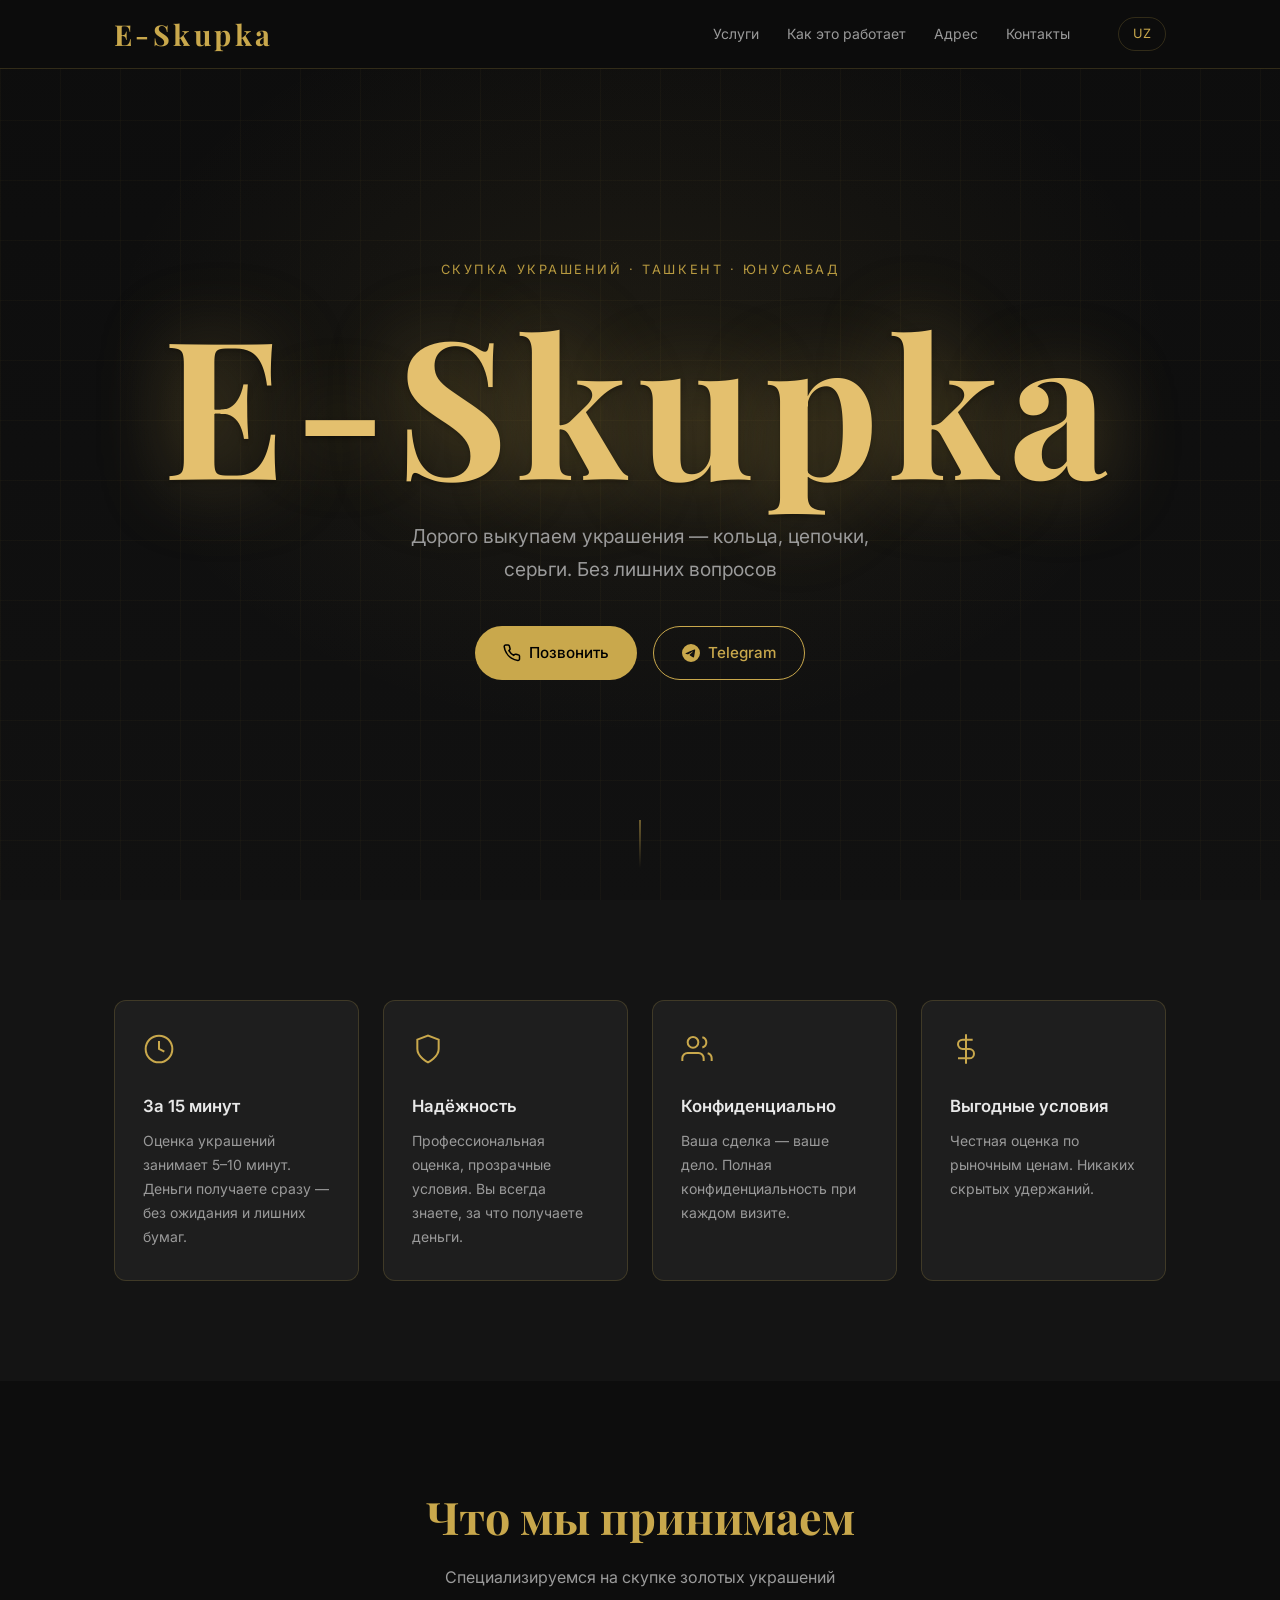
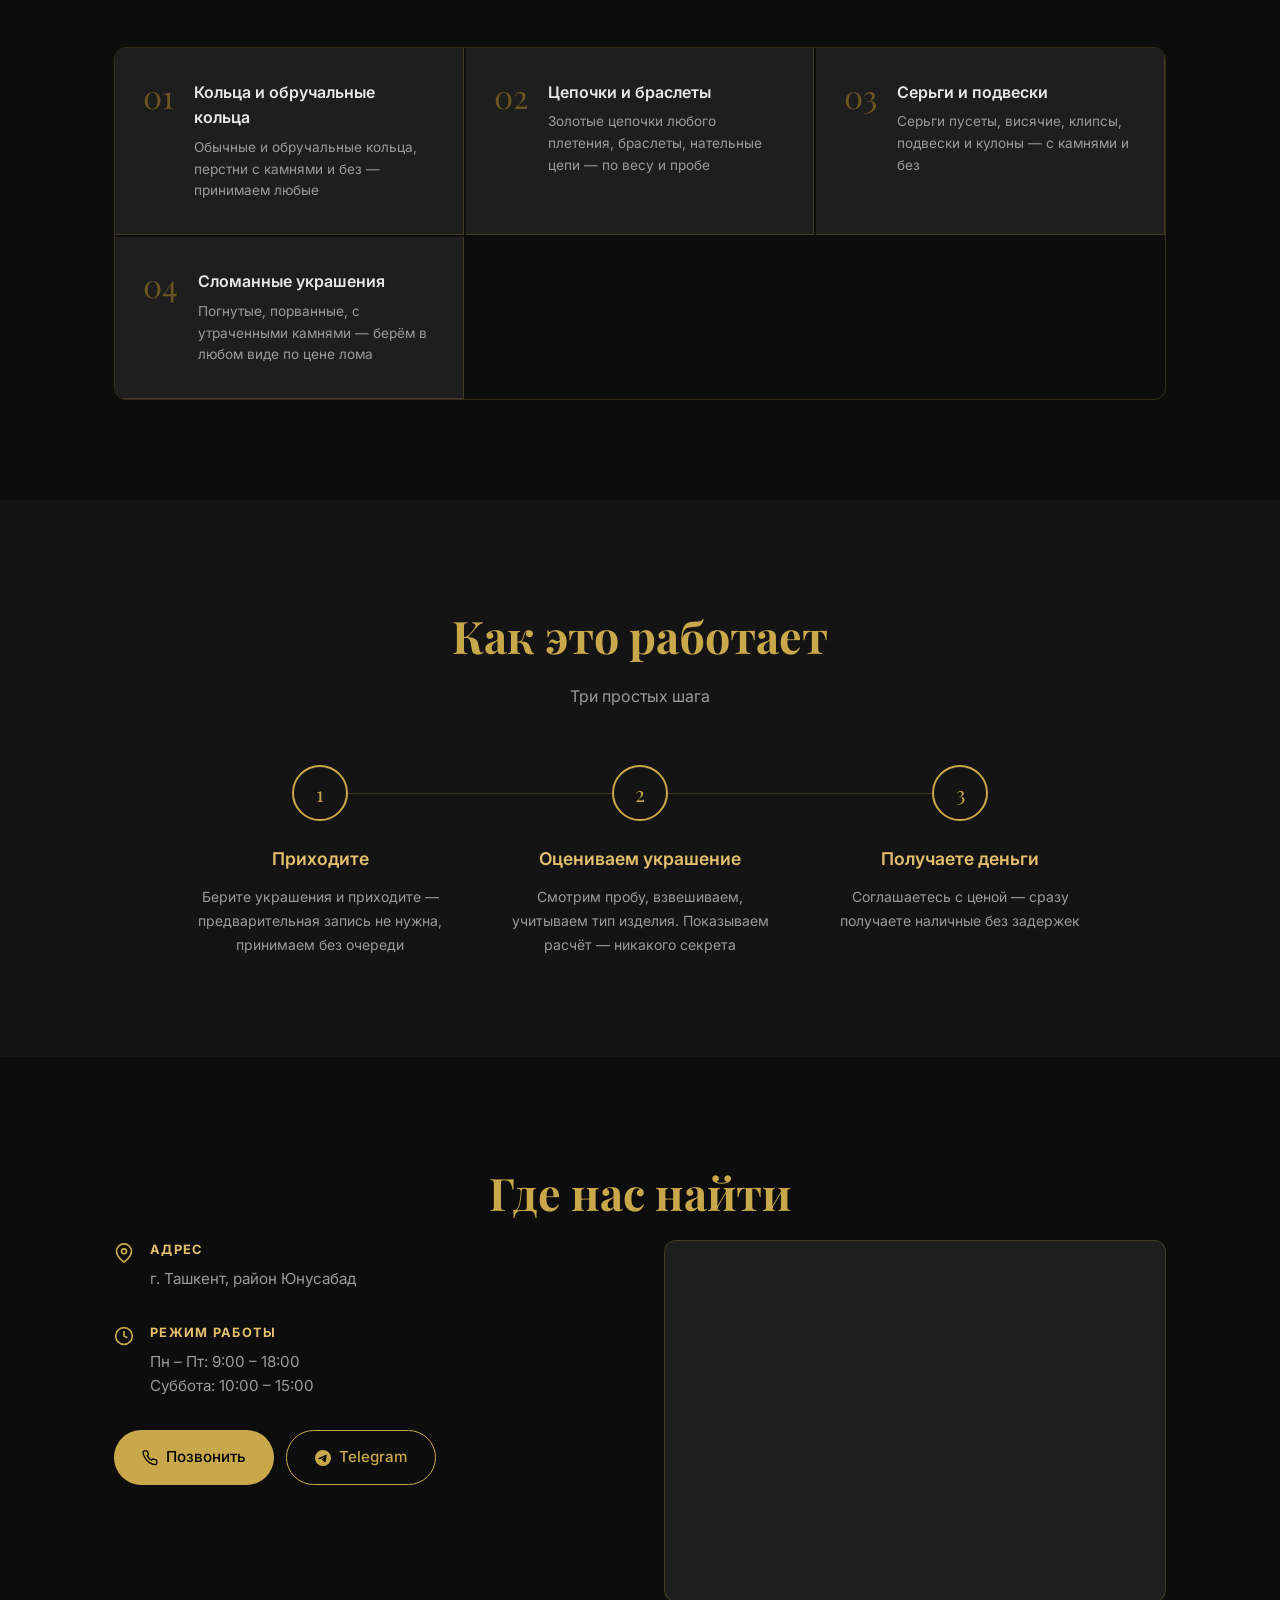
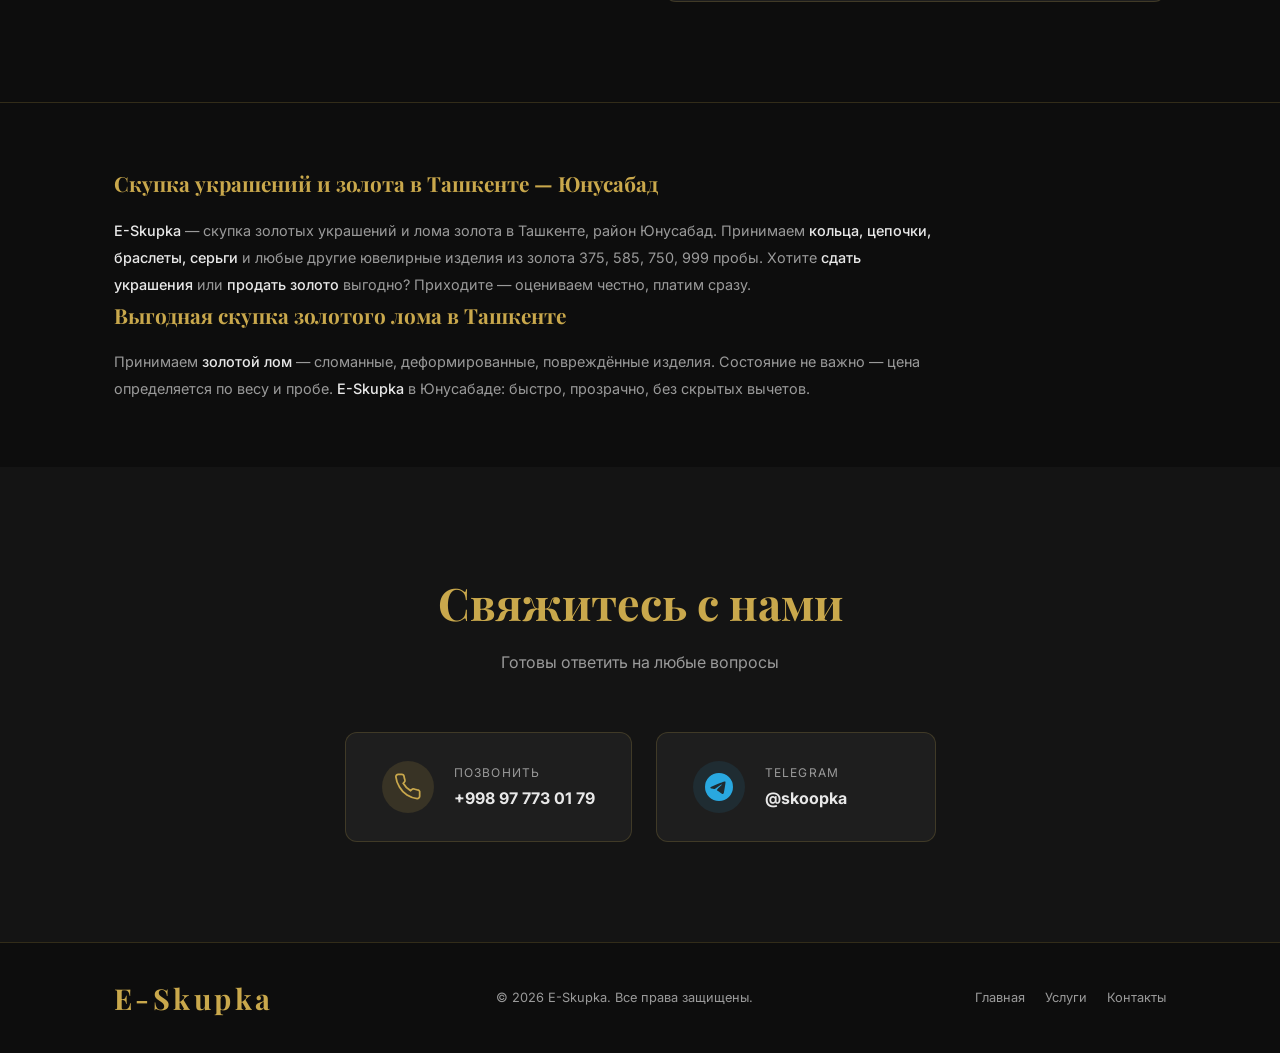
==== eskupka/index.html @ b3f85cdf "add domain" ====
<!DOCTYPE html>
<html lang="ru">
  <head>
    <meta charset="UTF-8" />
    <meta name="viewport" content="width=device-width, initial-scale=1.0" />

    <title>E-Skupka — Скупка украшений и золота в Ташкенте | Юнусабад</title>
    <meta
      name="description"
      content="E-Skupka — скупка золотых украшений, колец, цепочек, браслетов и лома золота в Ташкенте, район Юнусабад. Выгодные условия, расчёт на месте. Тел: +998 97 773 01 79"
    />
    <meta name="keywords" content="" />
    <meta name="robots" content="index, follow" />
    <link rel="canonical" href="https://e-skupka.uz/" />

    <!-- Open Graph -->
    <meta property="og:type" content="website" />
    <meta property="og:url" content="https://e-skupka.uz/" />
    <meta property="og:title" content="E-Skupka — Скупка украшений и золота в Ташкенте" />
    <meta property="og:description" content="Скупка золотых украшений и лома золота в Ташкенте, район Юнусабад. Выгодные условия, расчёт на месте." />
    <meta property="og:locale" content="ru_UZ" />
    <meta property="og:locale:alternate" content="uz_UZ" />

    <!-- Yandex -->
    <meta name="yandex-verification" content="" />
    <meta name="yandex:region" content="Ташкент, Узбекистан, район Юнусабад" />

    <!-- JSON-LD: LocalBusiness -->
    <script type="application/ld+json" id="json-ld-local"></script>

    <!-- Fonts -->
    <link rel="preconnect" href="https://fonts.googleapis.com" />
    <link rel="preconnect" href="https://fonts.gstatic.com" crossorigin />
    <link
      href="https://fonts.googleapis.com/css2?family=Playfair+Display:wght@700&family=Inter:wght@400;500;600&display=swap"
      rel="stylesheet"
      media="print"
      onload="this.media='all'"
    />
    <noscript>
      <link href="https://fonts.googleapis.com/css2?family=Playfair+Display:wght@700&family=Inter:wght@400;500;600&display=swap" rel="stylesheet" />
    </noscript>

    <link rel="icon" href="favicon.svg" type="image/svg+xml" />
    <link rel="stylesheet" href="style.css" />
  </head>

  <body>
    <!-- HEADER -->
    <header class="header">
      <div class="container header__inner">
        <div class="logo">E-Skupka</div>
        <nav class="nav">
          <a href="#services" class="nav__link" data-ru="Услуги" data-uz="Xizmatlar">Услуги</a>
          <a href="#how" class="nav__link" data-ru="Как это работает" data-uz="Qanday ishlaydi">Как это работает</a>
          <a href="#location" class="nav__link" data-ru="Адрес" data-uz="Manzil">Адрес</a>
          <a href="#contact" class="nav__link" data-ru="Контакты" data-uz="Aloqa">Контакты</a>
        </nav>
        <button class="lang-toggle" id="langToggle" aria-label="Сменить язык">
          <span id="langLabel">UZ</span>
        </button>
        <button class="burger" id="burger" aria-label="Меню">
          <span></span><span></span><span></span>
        </button>
      </div>
      <div class="mobile-nav" id="mobileNav">
        <a href="#services" class="mobile-nav__link" data-ru="Услуги" data-uz="Xizmatlar">Услуги</a>
        <a href="#how" class="mobile-nav__link" data-ru="Как это работает" data-uz="Qanday ishlaydi">Как это работает</a>
        <a href="#location" class="mobile-nav__link" data-ru="Адрес" data-uz="Manzil">Адрес</a>
        <a href="#contact" class="mobile-nav__link" data-ru="Контакты" data-uz="Aloqa">Контакты</a>
      </div>
    </header>

    <main id="main-content">

    <!-- HERO -->
    <section class="hero" id="hero">
      <div class="hero__bg"></div>
      <div class="container hero__content">
        <p class="hero__label" data-ru="Скупка украшений · Ташкент · Юнусабад" data-uz="Zargarlik qabul · Toshkent · Yunusobod">
          Скупка украшений · Ташкент · Юнусабад
        </p>
        <h1 class="hero__title">E-Skupka</h1>
        <p class="hero__sub" data-ru="Дорого выкупаем украшения — кольца, цепочки, серьги. Без лишних вопросов" data-uz="Zargarlik buyumlarini qimmatga olamiz — uzuklar, zanjirlar, isirg'alar. Ortiqcha savollarsiz">
          Дорого выкупаем украшения — кольца, цепочки, серьги. Без лишних вопросов
        </p>
        <div class="hero__cta">
          <a href="#" class="btn btn--gold" id="heroPhone">
            <svg width="18" height="18" viewBox="0 0 24 24" fill="none" stroke="currentColor" stroke-width="2"><path d="M22 16.92v3a2 2 0 0 1-2.18 2 19.79 19.79 0 0 1-8.63-3.07A19.5 19.5 0 0 1 4.69 12 19.79 19.79 0 0 1 1.61 3.4 2 2 0 0 1 3.6 1.21h3a2 2 0 0 1 2 1.72c.127.96.361 1.903.7 2.81a2 2 0 0 1-.45 2.11L7.91 8.82a16 16 0 0 0 6.29 6.29l.95-.94a2 2 0 0 1 2.11-.45c.907.339 1.85.573 2.81.7A2 2 0 0 1 22 16.92z"/></svg>
            <span data-ru="Позвонить" data-uz="Qo'ng'iroq qilish">Позвонить</span>
          </a>
          <a href="#" class="btn btn--outline" id="heroTelegram" target="_blank" rel="noopener">
            <svg width="18" height="18" viewBox="0 0 24 24" fill="currentColor"><path d="M11.944 0A12 12 0 0 0 0 12a12 12 0 0 0 12 12 12 12 0 0 0 12-12A12 12 0 0 0 12 0a12 12 0 0 0-.056 0zm4.962 7.224c.1-.002.321.023.465.14a.506.506 0 0 1 .171.325c.016.093.036.306.02.472-.18 1.898-.962 6.502-1.36 8.627-.168.9-.499 1.201-.82 1.23-.696.065-1.225-.46-1.9-.902-1.056-.693-1.653-1.124-2.678-1.8-1.185-.78-.417-1.21.258-1.91.177-.184 3.247-2.977 3.307-3.23.007-.032.014-.15-.056-.212s-.174-.041-.249-.024c-.106.024-1.793 1.14-5.061 3.345-.48.33-.913.49-1.302.48-.428-.008-1.252-.241-1.865-.44-.752-.245-1.349-.374-1.297-.789.027-.216.325-.437.893-.663 3.498-1.524 5.83-2.529 6.998-3.014 3.332-1.386 4.025-1.627 4.476-1.635z"/></svg>
            Telegram
          </a>
        </div>
      </div>
      <div class="hero__scroll"><span></span></div>
    </section>

    <!-- ADVANTAGES -->
    <section class="advantages" id="advantages" aria-labelledby="advantages-title">
      <div class="container">
        <h2 id="advantages-title" class="visually-hidden" data-ru="Наши преимущества" data-uz="Bizning afzalliklarimiz">Наши преимущества</h2>
        <div class="advantages__grid">
          <div class="advantage-card">
            <div class="advantage-card__icon">
              <svg width="32" height="32" viewBox="0 0 24 24" fill="none" stroke="currentColor" stroke-width="1.5"><circle cx="12" cy="12" r="10"/><polyline points="12 6 12 12 16 14"/></svg>
            </div>
            <h3 data-ru="За 15 минут" data-uz="15 daqiqada">За 15 минут</h3>
            <p data-ru="Оценка украшений занимает 5–10 минут. Деньги получаете сразу — без ожидания и лишних бумаг." data-uz="Zargarlik buyumlarini baholash 5–10 daqiqa vaqt oladi. Pulni darhol olasiz — kutish va qog'ozsiz.">
              Оценка украшений занимает 5–10 минут. Деньги получаете сразу — без ожидания и лишних бумаг.
            </p>
          </div>
          <div class="advantage-card">
            <div class="advantage-card__icon">
              <svg width="32" height="32" viewBox="0 0 24 24" fill="none" stroke="currentColor" stroke-width="1.5"><path d="M12 22s8-4 8-10V5l-8-3-8 3v7c0 6 8 10 8 10z"/></svg>
            </div>
            <h3 data-ru="Надёжность" data-uz="Ishonchlilik">Надёжность</h3>
            <p data-ru="Профессиональная оценка, прозрачные условия. Вы всегда знаете, за что получаете деньги." data-uz="Professional baholash, shaffof shartlar. Siz doim nima uchun pul olayotganingizni bilasiz.">
              Профессиональная оценка, прозрачные условия. Вы всегда знаете, за что получаете деньги.
            </p>
          </div>
          <div class="advantage-card">
            <div class="advantage-card__icon">
              <svg width="32" height="32" viewBox="0 0 24 24" fill="none" stroke="currentColor" stroke-width="1.5"><path d="M17 21v-2a4 4 0 0 0-4-4H5a4 4 0 0 0-4 4v2"/><circle cx="9" cy="7" r="4"/><path d="M23 21v-2a4 4 0 0 0-3-3.87"/><path d="M16 3.13a4 4 0 0 1 0 7.75"/></svg>
            </div>
            <h3 data-ru="Конфиденциально" data-uz="Maxfiylik">Конфиденциально</h3>
            <p data-ru="Ваша сделка — ваше дело. Полная конфиденциальность при каждом визите." data-uz="Sizning bitimingiz — sizning ishingiz. Har bir tashrif chog'ida to'liq maxfiylik.">
              Ваша сделка — ваше дело. Полная конфиденциальность при каждом визите.
            </p>
          </div>
          <div class="advantage-card">
            <div class="advantage-card__icon">
              <svg width="32" height="32" viewBox="0 0 24 24" fill="none" stroke="currentColor" stroke-width="1.5"><line x1="12" y1="1" x2="12" y2="23"/><path d="M17 5H9.5a3.5 3.5 0 0 0 0 7h5a3.5 3.5 0 0 1 0 7H6"/></svg>
            </div>
            <h3 data-ru="Выгодные условия" data-uz="Qulay shartlar">Выгодные условия</h3>
            <p data-ru="Честная оценка по рыночным ценам. Никаких скрытых удержаний." data-uz="Bozor narxlari bo'yicha adolatli baholash. Hech qanday yashirin ushlab qolishlar yo'q.">
              Честная оценка по рыночным ценам. Никаких скрытых удержаний.
            </p>
          </div>
        </div>
      </div>
    </section>

    <!-- SERVICES -->
    <section class="services" id="services">
      <div class="container">
        <h2 class="section-title" data-ru="Что мы принимаем" data-uz="Biz nima qabul qilamiz">Что мы принимаем</h2>
        <p class="section-sub" data-ru="Специализируемся на скупке золотых украшений" data-uz="Oltin zargarlik buyumlarini qabul qilishga ixtisoslashganmiz">
          Специализируемся на скупке золотых украшений
        </p>
        <div class="services__grid">
          <div class="service-item">
            <span class="service-item__num" aria-hidden="true">01</span>
            <div>
              <h3 data-ru="Кольца и обручальные кольца" data-uz="Uzuklar va nikoh uzuklari">Кольца и обручальные кольца</h3>
              <p data-ru="Обычные и обручальные кольца, перстни с камнями и без — принимаем любые" data-uz="Oddiy va nikoh uzuklari, toshli va toshsiz uzuklar — barchasini qabul qilamiz">Обычные и обручальные кольца, перстни с камнями и без — принимаем любые</p>
            </div>
          </div>
          <div class="service-item">
            <span class="service-item__num" aria-hidden="true">02</span>
            <div>
              <h3 data-ru="Цепочки и браслеты" data-uz="Zanjirlar va bilaguzuklar">Цепочки и браслеты</h3>
              <p data-ru="Золотые цепочки любого плетения, браслеты, нательные цепи — по весу и пробе" data-uz="Istalgan o'rilishdagi oltin zanjirlar, bilaguzuklar, bo'yin zanjirlari — og'irlik va namunaga qarab">Золотые цепочки любого плетения, браслеты, нательные цепи — по весу и пробе</p>
            </div>
          </div>
          <div class="service-item">
            <span class="service-item__num" aria-hidden="true">03</span>
            <div>
              <h3 data-ru="Серьги и подвески" data-uz="Isirg'alar va kuloychalar">Серьги и подвески</h3>
              <p data-ru="Серьги пусеты, висячие, клипсы, подвески и кулоны — с камнями и без" data-uz="Bitta qismli va osiluvchi isirg'alar, kuloychalar — toshli va toshsiz">Серьги пусеты, висячие, клипсы, подвески и кулоны — с камнями и без</p>
            </div>
          </div>
          <div class="service-item">
            <span class="service-item__num" aria-hidden="true">04</span>
            <div>
              <h3 data-ru="Сломанные украшения" data-uz="Singan zargarlik buyumlari">Сломанные украшения</h3>
              <p data-ru="Погнутые, порванные, с утраченными камнями — берём в любом виде по цене лома" data-uz="Egilgan, yirtilgan, toshi yo'qolgan — istalgan holatda chiqit narxida olamiz">Погнутые, порванные, с утраченными камнями — берём в любом виде по цене лома</p>
            </div>
          </div>
        </div>
      </div>
    </section>

    <!-- HOW IT WORKS -->
    <section class="how" id="how">
      <div class="container">
        <h2 class="section-title" data-ru="Как это работает" data-uz="Bu qanday ishlaydi">Как это работает</h2>
        <p class="section-sub" data-ru="Три простых шага" data-uz="Uch oddiy qadam">Три простых шага</p>
        <div class="steps">
          <div class="step">
            <div class="step__circle">1</div>
            <div class="step__line"></div>
            <h3 data-ru="Приходите" data-uz="Kelib tashrif buyuring">Приходите</h3>
            <p data-ru="Берите украшения и приходите — предварительная запись не нужна, принимаем без очереди" data-uz="Zargarlik buyumlarni olib keling — oldindan yozilish shart emas, navbatsiz qabul qilamiz">
              Берите украшения и приходите — предварительная запись не нужна, принимаем без очереди
            </p>
          </div>
          <div class="step">
            <div class="step__circle">2</div>
            <div class="step__line"></div>
            <h3 data-ru="Оцениваем украшение" data-uz="Zargarlikni baholaymiz">Оцениваем украшение</h3>
            <p data-ru="Смотрим пробу, взвешиваем, учитываем тип изделия. Показываем расчёт — никакого секрета" data-uz="Namunasini qaraymiz, tortamiz, buyum turini hisobga olamiz. Hisobni ko'rsatamiz — hech qanday sir yo'q">
              Смотрим пробу, взвешиваем, учитываем тип изделия. Показываем расчёт — никакого секрета
            </p>
          </div>
          <div class="step">
            <div class="step__circle">3</div>
            <h3 data-ru="Получаете деньги" data-uz="Pul olasiz">Получаете деньги</h3>
            <p data-ru="Соглашаетесь с ценой — сразу получаете наличные без задержек" data-uz="Narxga rozisiz — kechiktirmasdan darhol naqd pul olasiz">
              Соглашаетесь с ценой — сразу получаете наличные без задержек
            </p>
          </div>
        </div>
      </div>
    </section>

    <!-- LOCATION -->
    <section class="location" id="location">
      <div class="container">
        <h2 class="section-title" data-ru="Где нас найти" data-uz="Bizni qayerda topish mumkin">Где нас найти</h2>
        <div class="location__inner">
          <div class="location__info">
            <div class="location__item">
              <svg width="20" height="20" viewBox="0 0 24 24" fill="none" stroke="currentColor" stroke-width="2"><path d="M21 10c0 7-9 13-9 13s-9-6-9-13a9 9 0 0 1 18 0z"/><circle cx="12" cy="10" r="3"/></svg>
              <div>
                <strong data-ru="Адрес" data-uz="Manzil">Адрес</strong>
                <p id="address" data-ru="г. Ташкент, район Юнусабад" data-uz="Toshkent shahar, Yunusobod tumani">г. Ташкент, район Юнусабад</p>
                <p id="landmark" class="landmark"></p>
              </div>
            </div>
            <div class="location__item">
              <svg width="20" height="20" viewBox="0 0 24 24" fill="none" stroke="currentColor" stroke-width="2"><circle cx="12" cy="12" r="10"/><polyline points="12 6 12 12 16 14"/></svg>
              <div>
                <strong data-ru="Режим работы" data-uz="Ish vaqti">Режим работы</strong>
                <p id="hoursWeekdays"></p>
                <p id="hoursWeekend"></p>
              </div>
            </div>
            <div class="location__actions">
              <a href="#" class="btn btn--gold" id="callBtn">
                <svg width="16" height="16" viewBox="0 0 24 24" fill="none" stroke="currentColor" stroke-width="2"><path d="M22 16.92v3a2 2 0 0 1-2.18 2 19.79 19.79 0 0 1-8.63-3.07A19.5 19.5 0 0 1 4.69 12 19.79 19.79 0 0 1 1.61 3.4 2 2 0 0 1 3.6 1.21h3a2 2 0 0 1 2 1.72c.127.96.361 1.903.7 2.81a2 2 0 0 1-.45 2.11L7.91 8.82a16 16 0 0 0 6.29 6.29l.95-.94a2 2 0 0 1 2.11-.45c.907.339 1.85.573 2.81.7A2 2 0 0 1 22 16.92z"/></svg>
                <span data-ru="Позвонить" data-uz="Qo'ng'iroq">Позвонить</span>
              </a>
              <a href="#" class="btn btn--outline" id="tgBtn" target="_blank" rel="noopener">
                <svg width="16" height="16" viewBox="0 0 24 24" fill="currentColor"><path d="M11.944 0A12 12 0 0 0 0 12a12 12 0 0 0 12 12 12 12 0 0 0 12-12A12 12 0 0 0 12 0a12 12 0 0 0-.056 0zm4.962 7.224c.1-.002.321.023.465.14a.506.506 0 0 1 .171.325c.016.093.036.306.02.472-.18 1.898-.962 6.502-1.36 8.627-.168.9-.499 1.201-.82 1.23-.696.065-1.225-.46-1.9-.902-1.056-.693-1.653-1.124-2.678-1.8-1.185-.78-.417-1.21.258-1.91.177-.184 3.247-2.977 3.307-3.23.007-.032.014-.15-.056-.212s-.174-.041-.249-.024c-.106.024-1.793 1.14-5.061 3.345-.48.33-.913.49-1.302.48-.428-.008-1.252-.241-1.865-.44-.752-.245-1.349-.374-1.297-.789.027-.216.325-.437.893-.663 3.498-1.524 5.83-2.529 6.998-3.014 3.332-1.386 4.025-1.627 4.476-1.635z"/></svg>
                Telegram
              </a>
            </div>
          </div>
          <div class="location__map" id="mapContainer">
            <div class="map-placeholder" id="mapPlaceholder">
              <svg width="40" height="40" viewBox="0 0 24 24" fill="none" stroke="currentColor" stroke-width="1.5"><path d="M21 10c0 7-9 13-9 13s-9-6-9-13a9 9 0 0 1 18 0z"/><circle cx="12" cy="10" r="3"/></svg>
              <p data-ru="Карта появится после указания адреса" data-uz="Manzil ko'rsatilgandan so'ng xarita paydo bo'ladi">Карта появится после указания адреса</p>
            </div>
          </div>
        </div>
      </div>
    </section>

    <!-- SEO TEXT -->
    <section class="seo-text" aria-label="О нас">
      <div class="container">
        <div class="seo-text__block" id="seoTextRu">
          <h2>Скупка украшений и золота в Ташкенте — Юнусабад</h2>
          <p>
            <strong>E-Skupka</strong> — скупка золотых украшений и лома золота в Ташкенте, район Юнусабад.
            Принимаем <strong>кольца, цепочки, браслеты, серьги</strong> и любые другие ювелирные изделия
            из золота 375, 585, 750, 999 пробы. Хотите <strong>сдать украшения</strong> или
            <strong>продать золото</strong> выгодно? Приходите — оцениваем честно, платим сразу.
          </p>
          <h2>Выгодная скупка золотого лома в Ташкенте</h2>
          <p>
            Принимаем <strong>золотой лом</strong> — сломанные, деформированные, повреждённые изделия.
            Состояние не важно — цена определяется по весу и пробе.
            <strong>E-Skupka</strong> в Юнусабаде: быстро, прозрачно, без скрытых вычетов.
          </p>
        </div>
        <div class="seo-text__block" id="seoTextUz" style="display:none">
          <h2>Toshkentda zargarlik buyumlari va oltin qabul — Yunusobod</h2>
          <p>
            <strong>E-Skupka</strong> — Toshkent, Yunusobod tumanida zargarlik buyumlari va oltin chiqitlarini qabul qilish.
            Biz <strong>uzuklar, zanjirlar, bilaguzuklar, isirg'alar</strong> va boshqa zargarlik buyumlarini
            375, 585, 750, 999 namunadagi oltindan qabul qilamiz.
            <strong>Zargarlik buyumlarini sotmoqchi</strong> yoki <strong>oltin chiqit topshirmoqchi</strong> bo'lsangiz —
            murojaat qiling, adolatli baholaymiz va darhol to'laymiz.
          </p>
          <h2>Toshkentda oltin chiqit qabul</h2>
          <p>
            <strong>Oltin chiqit</strong> qabul qilamiz — singan, deformatsiyalangan, shikastlangan buyumlar.
            Holati muhim emas — narx og'irlik va namunaga qarab belgilanadi.
            <strong>E-Skupka</strong> Yunusobodda: tez, shaffof, yashirin ushlab qolishsiz.
          </p>
        </div>
      </div>
    </section>

    <!-- CONTACT -->
    <section class="contact" id="contact">
      <div class="container">
        <h2 class="section-title" data-ru="Свяжитесь с нами" data-uz="Biz bilan bog'laning">Свяжитесь с нами</h2>
        <p class="section-sub" data-ru="Готовы ответить на любые вопросы" data-uz="Har qanday savolga javob berishga tayyormiz">Готовы ответить на любые вопросы</p>
        <div class="contact__cards">
          <a href="#" class="contact-card" id="contactPhone">
            <div class="contact-card__icon">
              <svg width="28" height="28" viewBox="0 0 24 24" fill="none" stroke="currentColor" stroke-width="1.5"><path d="M22 16.92v3a2 2 0 0 1-2.18 2 19.79 19.79 0 0 1-8.63-3.07A19.5 19.5 0 0 1 4.69 12 19.79 19.79 0 0 1 1.61 3.4 2 2 0 0 1 3.6 1.21h3a2 2 0 0 1 2 1.72c.127.96.361 1.903.7 2.81a2 2 0 0 1-.45 2.11L7.91 8.82a16 16 0 0 0 6.29 6.29l.95-.94a2 2 0 0 1 2.11-.45c.907.339 1.85.573 2.81.7A2 2 0 0 1 22 16.92z"/></svg>
            </div>
            <div>
              <span data-ru="Позвонить" data-uz="Qo'ng'iroq">Позвонить</span>
              <strong id="phoneDisplay"></strong>
            </div>
          </a>
          <a href="#" class="contact-card contact-card--tg" id="contactTelegram" target="_blank" rel="noopener">
            <div class="contact-card__icon">
              <svg width="28" height="28" viewBox="0 0 24 24" fill="currentColor"><path d="M11.944 0A12 12 0 0 0 0 12a12 12 0 0 0 12 12 12 12 0 0 0 12-12A12 12 0 0 0 12 0a12 12 0 0 0-.056 0zm4.962 7.224c.1-.002.321.023.465.14a.506.506 0 0 1 .171.325c.016.093.036.306.02.472-.18 1.898-.962 6.502-1.36 8.627-.168.9-.499 1.201-.82 1.23-.696.065-1.225-.46-1.9-.902-1.056-.693-1.653-1.124-2.678-1.8-1.185-.78-.417-1.21.258-1.91.177-.184 3.247-2.977 3.307-3.23.007-.032.014-.15-.056-.212s-.174-.041-.249-.024c-.106.024-1.793 1.14-5.061 3.345-.48.33-.913.49-1.302.48-.428-.008-1.252-.241-1.865-.44-.752-.245-1.349-.374-1.297-.789.027-.216.325-.437.893-.663 3.498-1.524 5.83-2.529 6.998-3.014 3.332-1.386 4.025-1.627 4.476-1.635z"/></svg>
            </div>
            <div>
              <span>Telegram</span>
              <strong id="telegramDisplay"></strong>
            </div>
          </a>
        </div>
      </div>
    </section>

    </main>

    <!-- FOOTER -->
    <footer class="footer">
      <div class="container footer__inner">
        <div class="logo">E-Skupka</div>
        <p class="footer__copy" id="footerCopy"></p>
        <div class="footer__links">
          <a href="#hero" data-ru="Главная" data-uz="Bosh sahifa">Главная</a>
          <a href="#services" data-ru="Услуги" data-uz="Xizmatlar">Услуги</a>
          <a href="#contact" data-ru="Контакты" data-uz="Aloqa">Контакты</a>
        </div>
      </div>
    </footer>

    <!-- Floating CTA (mobile) -->
    <div class="floating-cta">
      <a href="#" class="floating-btn floating-btn--phone" id="floatPhone" aria-label="Позвонить">
        <svg width="22" height="22" viewBox="0 0 24 24" fill="none" stroke="currentColor" stroke-width="2"><path d="M22 16.92v3a2 2 0 0 1-2.18 2 19.79 19.79 0 0 1-8.63-3.07A19.5 19.5 0 0 1 4.69 12 19.79 19.79 0 0 1 1.61 3.4 2 2 0 0 1 3.6 1.21h3a2 2 0 0 1 2 1.72c.127.96.361 1.903.7 2.81a2 2 0 0 1-.45 2.11L7.91 8.82a16 16 0 0 0 6.29 6.29l.95-.94a2 2 0 0 1 2.11-.45c.907.339 1.85.573 2.81.7A2 2 0 0 1 22 16.92z"/></svg>
      </a>
      <a href="#" class="floating-btn floating-btn--tg" id="floatTg" target="_blank" rel="noopener" aria-label="Telegram">
        <svg width="22" height="22" viewBox="0 0 24 24" fill="currentColor"><path d="M11.944 0A12 12 0 0 0 0 12a12 12 0 0 0 12 12 12 12 0 0 0 12-12A12 12 0 0 0 12 0a12 12 0 0 0-.056 0zm4.962 7.224c.1-.002.321.023.465.14a.506.506 0 0 1 .171.325c.016.093.036.306.02.472-.18 1.898-.962 6.502-1.36 8.627-.168.9-.499 1.201-.82 1.23-.696.065-1.225-.46-1.9-.902-1.056-.693-1.653-1.124-2.678-1.8-1.185-.78-.417-1.21.258-1.91.177-.184 3.247-2.977 3.307-3.23.007-.032.014-.15-.056-.212s-.174-.041-.249-.024c-.106.024-1.793 1.14-5.061 3.345-.48.33-.913.49-1.302.48-.428-.008-1.252-.241-1.865-.44-.752-.245-1.349-.374-1.297-.789.027-.216.325-.437.893-.663 3.498-1.524 5.83-2.529 6.998-3.014 3.332-1.386 4.025-1.627 4.476-1.635z"/></svg>
      </a>
    </div>

    <script src="config.js" defer></script>
    <script src="main.js" defer></script>
  </body>
</html>
---- eskupka/style.css ----
/* ===== VARIABLES ===== */
:root {
  --gold: #c9a84c;
  --gold-light: #e4c06e;
  --gold-dim: rgba(201, 168, 76, 0.15);
  --dark: #0d0d0d;
  --dark-2: #141414;
  --dark-3: #1e1e1e;
  --dark-4: #2a2a2a;
  --text: #e8e8e8;
  --text-muted: #9a9a9a;
  --border: rgba(201, 168, 76, 0.2);
  --radius: 12px;
  --transition: 0.25s ease;
  --header-h: 68px;
}

/* ===== RESET ===== */
*, *::before, *::after { box-sizing: border-box; margin: 0; padding: 0; }
html { scroll-behavior: smooth; font-size: 16px; }
body {
  font-family: 'Inter', sans-serif;
  background: var(--dark);
  color: var(--text);
  line-height: 1.6;
  overflow-x: hidden;
}
a { text-decoration: none; color: inherit; }
img { max-width: 100%; display: block; }
button { cursor: pointer; border: none; background: none; font: inherit; }

/* ===== UTILITIES ===== */
.container {
  width: 100%;
  max-width: 1100px;
  margin: 0 auto;
  padding: 0 24px;
}

.section-title {
  font-family: 'Playfair Display', serif;
  font-size: clamp(2rem, 4vw, 2.8rem);
  color: var(--gold);
  text-align: center;
  margin-bottom: 12px;
}

.section-sub {
  text-align: center;
  color: var(--text-muted);
  margin-bottom: 56px;
  font-size: 1rem;
}

/* ===== ACCESSIBILITY ===== */
.visually-hidden {
  position: absolute;
  width: 1px; height: 1px;
  padding: 0; margin: -1px;
  overflow: hidden;
  clip: rect(0,0,0,0);
  white-space: nowrap;
  border: 0;
}

/* ===== HEADER ===== */
.header {
  position: fixed;
  top: 0; left: 0; right: 0;
  z-index: 100;
  background: rgba(13, 13, 13, 0.9);
  backdrop-filter: blur(12px);
  border-bottom: 1px solid var(--border);
  transition: var(--transition);
}

.header__inner {
  display: flex;
  align-items: center;
  height: var(--header-h);
  gap: 32px;
}

.logo {
  font-family: 'Playfair Display', serif;
  font-size: 1.8rem;
  font-weight: 700;
  color: var(--gold);
  letter-spacing: 0.12em;
  flex-shrink: 0;
}

.nav {
  display: flex;
  gap: 28px;
  margin-left: auto;
}

.nav__link {
  font-size: 0.875rem;
  color: var(--text-muted);
  transition: color var(--transition);
  white-space: nowrap;
}
.nav__link:hover { color: var(--gold); }

.lang-toggle {
  margin-left: 16px;
  padding: 6px 14px;
  border: 1px solid var(--border);
  border-radius: 20px;
  font-size: 0.8rem;
  color: var(--gold);
  transition: var(--transition);
  flex-shrink: 0;
}
.lang-toggle:hover { background: var(--gold-dim); }

.burger {
  display: none;
  flex-direction: column;
  gap: 5px;
  margin-left: 12px;
  flex-shrink: 0;
}
.burger span {
  display: block;
  width: 24px; height: 2px;
  background: var(--text);
  border-radius: 2px;
  transition: var(--transition);
}

.mobile-nav {
  display: none;
  flex-direction: column;
  background: var(--dark-2);
  border-top: 1px solid var(--border);
  padding: 16px 24px;
  gap: 4px;
}
.mobile-nav.open { display: flex; }
.mobile-nav__link {
  padding: 12px 0;
  color: var(--text-muted);
  border-bottom: 1px solid var(--dark-3);
  font-size: 0.95rem;
}
.mobile-nav__link:last-child { border-bottom: none; }

/* ===== BUTTONS ===== */
.btn {
  display: inline-flex;
  align-items: center;
  gap: 8px;
  padding: 14px 28px;
  border-radius: 50px;
  font-size: 0.95rem;
  font-weight: 500;
  transition: var(--transition);
  white-space: nowrap;
}

.btn--gold {
  background: var(--gold);
  color: #000;
}
.btn--gold:hover {
  background: var(--gold-light);
  transform: translateY(-2px);
  box-shadow: 0 8px 24px rgba(201, 168, 76, 0.35);
}

.btn--outline {
  border: 1.5px solid var(--gold);
  color: var(--gold);
}
.btn--outline:hover {
  background: var(--gold-dim);
  transform: translateY(-2px);
}

/* ===== HERO ===== */
.hero {
  position: relative;
  min-height: 100vh;
  display: flex;
  align-items: center;
  overflow: hidden;
}

.hero__bg {
  position: absolute;
  inset: 0;
  background:
    radial-gradient(ellipse 60% 60% at 50% 40%, rgba(201, 168, 76, 0.08) 0%, transparent 70%),
    linear-gradient(180deg, #0d0d0d 0%, #111 100%);
}

.hero__bg::after {
  content: '';
  position: absolute;
  inset: 0;
  background-image:
    linear-gradient(rgba(201,168,76,0.04) 1px, transparent 1px),
    linear-gradient(90deg, rgba(201,168,76,0.04) 1px, transparent 1px);
  background-size: 60px 60px;
}

.hero__content {
  position: relative;
  z-index: 1;
  text-align: center;
  padding: 120px 24px 80px;
}

.hero__label {
  font-size: 0.8rem;
  letter-spacing: 0.2em;
  text-transform: uppercase;
  color: #b89a40;
  margin-bottom: 24px;
}

.hero__title {
  font-family: 'Playfair Display', serif;
  font-size: clamp(5rem, 18vw, 12rem);
  font-weight: 700;
  line-height: 1;
  color: var(--gold-light);
  letter-spacing: 0.05em;
  margin-bottom: 24px;
  text-shadow:
    0 0 80px rgba(201, 168, 76, 0.4),
    0 2px 4px rgba(0, 0, 0, 0.5);
}

.hero__sub {
  font-size: clamp(1rem, 2.5vw, 1.2rem);
  color: var(--text-muted);
  max-width: 480px;
  margin: 0 auto 40px;
  line-height: 1.7;
}

.hero__cta {
  display: flex;
  gap: 16px;
  justify-content: center;
  flex-wrap: wrap;
}

.hero__scroll {
  position: absolute;
  bottom: 32px;
  left: 50%;
  transform: translateX(-50%);
  z-index: 1;
}
.hero__scroll span {
  display: block;
  width: 1px;
  height: 48px;
  background: linear-gradient(to bottom, var(--gold), transparent);
  margin: 0 auto;
  animation: scrollLine 2s ease infinite;
}
@keyframes scrollLine {
  0% { opacity: 0; transform: scaleY(0); transform-origin: top; }
  50% { opacity: 1; transform: scaleY(1); transform-origin: top; }
  100% { opacity: 0; transform: scaleY(1); transform-origin: bottom; }
}

/* ===== ADVANTAGES ===== */
.advantages {
  padding: 100px 0;
  background: var(--dark-2);
}

.advantages__grid {
  display: grid;
  grid-template-columns: repeat(auto-fit, minmax(240px, 1fr));
  gap: 24px;
}

.advantage-card {
  background: var(--dark-3);
  border: 1px solid var(--border);
  border-radius: var(--radius);
  padding: 32px 28px;
  transition: var(--transition);
}
.advantage-card:hover {
  border-color: var(--gold);
  transform: translateY(-4px);
  box-shadow: 0 12px 32px rgba(201, 168, 76, 0.1);
}

.advantage-card__icon {
  color: var(--gold);
  margin-bottom: 20px;
}

.advantage-card h3 {
  font-size: 1.05rem;
  font-weight: 600;
  margin-bottom: 10px;
  color: var(--text);
}

.advantage-card p {
  font-size: 0.875rem;
  color: var(--text-muted);
  line-height: 1.7;
}

/* ===== SERVICES ===== */
.services {
  padding: 100px 0;
  background: var(--dark);
}

.services__grid {
  display: grid;
  grid-template-columns: repeat(auto-fit, minmax(280px, 1fr));
  gap: 2px;
  border: 1px solid var(--border);
  border-radius: var(--radius);
  overflow: hidden;
}

.service-item {
  display: flex;
  gap: 20px;
  padding: 32px 28px;
  background: var(--dark-3);
  border-right: 1px solid var(--border);
  border-bottom: 1px solid var(--border);
  transition: var(--transition);
}
.service-item:hover { background: var(--dark-4); }

.service-item__num {
  font-family: 'Playfair Display', serif;
  font-size: 2rem;
  color: #6b5520;
  line-height: 1;
  flex-shrink: 0;
}

.service-item h3 {
  font-size: 1rem;
  font-weight: 600;
  margin-bottom: 6px;
  color: var(--text);
}

.service-item p {
  font-size: 0.85rem;
  color: var(--text-muted);
}

/* ===== HOW IT WORKS ===== */
.how {
  padding: 100px 0;
  background: var(--dark-2);
}

.steps {
  display: flex;
  gap: 0;
  align-items: flex-start;
  justify-content: center;
}

.step {
  flex: 1;
  max-width: 320px;
  text-align: center;
  padding: 0 24px;
  position: relative;
}

.step__circle {
  width: 56px;
  height: 56px;
  border-radius: 50%;
  border: 2px solid var(--gold);
  display: flex;
  align-items: center;
  justify-content: center;
  font-family: 'Playfair Display', serif;
  font-size: 1.3rem;
  color: var(--gold);
  margin: 0 auto 24px;
  position: relative;
  z-index: 1;
  background: var(--dark-2);
}

.step__line {
  position: absolute;
  top: 28px;
  left: calc(50% + 28px);
  right: calc(-50% + 28px);
  height: 1px;
  background: var(--border);
}

.step h3 {
  font-size: 1.1rem;
  font-weight: 600;
  margin-bottom: 12px;
  color: var(--gold-light);
}

.step p {
  font-size: 0.875rem;
  color: var(--text-muted);
  line-height: 1.7;
}

/* ===== LOCATION ===== */
.location {
  padding: 100px 0;
  background: var(--dark);
}

.location__inner {
  display: grid;
  grid-template-columns: 1fr 1fr;
  gap: 48px;
  align-items: start;
}

.location__item {
  display: flex;
  gap: 16px;
  margin-bottom: 32px;
  color: var(--gold);
}
.location__item svg { flex-shrink: 0; margin-top: 3px; }
.location__item strong {
  display: block;
  color: var(--gold-light);
  font-size: 0.8rem;
  letter-spacing: 0.1em;
  text-transform: uppercase;
  margin-bottom: 6px;
}
.location__item p {
  color: var(--text-muted);
  font-size: 0.95rem;
  line-height: 1.6;
}
.location__item .landmark {
  color: var(--text-muted);
  font-size: 0.85rem;
  opacity: 0.7;
}

.location__actions {
  display: flex;
  gap: 12px;
  flex-wrap: wrap;
  margin-top: 8px;
}

.location__map {
  border-radius: var(--radius);
  overflow: hidden;
  border: 1px solid var(--border);
  min-height: 360px;
  background: var(--dark-3);
}

.location__map iframe {
  width: 100%;
  height: 360px;
  display: block;
  border: none;
  filter: grayscale(30%) invert(90%) hue-rotate(180deg);
}

.map-placeholder {
  width: 100%;
  height: 360px;
  display: flex;
  flex-direction: column;
  align-items: center;
  justify-content: center;
  gap: 16px;
  color: var(--text-muted);
  text-align: center;
  padding: 24px;
}
.map-placeholder svg { color: #5a4520; }
.map-placeholder p { font-size: 0.9rem; color: #6e6e6e; }

/* ===== SEO TEXT ===== */
.seo-text {
  padding: 64px 0;
  background: var(--dark);
  border-top: 1px solid var(--border);
}

.seo-text__block h2 {
  font-family: 'Playfair Display', serif;
  font-size: 1.3rem;
  color: var(--gold);
  margin-bottom: 16px;
}

.seo-text__block p {
  font-size: 0.9rem;
  color: var(--text-muted);
  line-height: 1.9;
  max-width: 820px;
}

.seo-text__block strong {
  color: var(--text);
  font-weight: 500;
}

/* ===== CONTACT ===== */
.contact {
  padding: 100px 0;
  background: var(--dark-2);
}

.contact__cards {
  display: flex;
  gap: 24px;
  justify-content: center;
  flex-wrap: wrap;
}

.contact-card {
  display: flex;
  align-items: center;
  gap: 20px;
  padding: 28px 36px;
  background: var(--dark-3);
  border: 1px solid var(--border);
  border-radius: var(--radius);
  min-width: 280px;
  transition: var(--transition);
}
.contact-card:hover {
  border-color: var(--gold);
  transform: translateY(-3px);
  box-shadow: 0 10px 30px rgba(201, 168, 76, 0.12);
}

.contact-card__icon {
  width: 52px;
  height: 52px;
  border-radius: 50%;
  background: var(--gold-dim);
  display: flex;
  align-items: center;
  justify-content: center;
  color: var(--gold);
  flex-shrink: 0;
}

.contact-card--tg .contact-card__icon { color: #29a8e0; background: rgba(41, 168, 224, 0.1); }

.contact-card span {
  display: block;
  font-size: 0.75rem;
  color: var(--text-muted);
  text-transform: uppercase;
  letter-spacing: 0.1em;
  margin-bottom: 4px;
}

.contact-card strong {
  font-size: 1rem;
  color: var(--text);
}

/* ===== FOOTER ===== */
.footer {
  padding: 32px 0;
  background: var(--dark);
  border-top: 1px solid var(--border);
}

.footer__inner {
  display: flex;
  align-items: center;
  justify-content: space-between;
  gap: 24px;
  flex-wrap: wrap;
}

.footer__copy {
  font-size: 0.8rem;
  color: var(--text-muted);
}

.footer__links {
  display: flex;
  gap: 20px;
}
.footer__links a {
  font-size: 0.8rem;
  color: var(--text-muted);
  transition: color var(--transition);
}
.footer__links a:hover { color: var(--gold); }

/* ===== FLOATING CTA ===== */
.floating-cta {
  display: none;
  position: fixed;
  bottom: 24px;
  right: 20px;
  flex-direction: column;
  gap: 12px;
  z-index: 200;
}

.floating-btn {
  width: 52px;
  height: 52px;
  border-radius: 50%;
  display: flex;
  align-items: center;
  justify-content: center;
  box-shadow: 0 4px 20px rgba(0,0,0,0.4);
  transition: var(--transition);
}
.floating-btn:hover { transform: scale(1.1); }

.floating-btn--phone { background: var(--gold); color: #000; }
.floating-btn--tg { background: #29a8e0; color: #fff; }

/* ===== RESPONSIVE ===== */
@media (max-width: 900px) {
  .nav { display: none; }
  .burger { display: flex; margin-left: auto; }
  .lang-toggle { margin-left: 8px; }

  .steps {
    flex-direction: column;
    align-items: center;
    gap: 40px;
  }
  .step { max-width: 100%; }
  .step__line { display: none; }

  .location__inner { grid-template-columns: 1fr; }

  .floating-cta { display: flex; }
}

@media (max-width: 640px) {
  .advantages { padding: 72px 0; }
  .services { padding: 72px 0; }
  .how { padding: 72px 0; }
  .location { padding: 72px 0; }
  .contact { padding: 72px 0; }

  .hero__cta { flex-direction: column; align-items: center; }
  .btn { width: 100%; max-width: 300px; justify-content: center; }

  .footer__inner { flex-direction: column; text-align: center; }

  .contact-card { min-width: unset; width: 100%; }
  .contact__cards { flex-direction: column; align-items: center; }
}
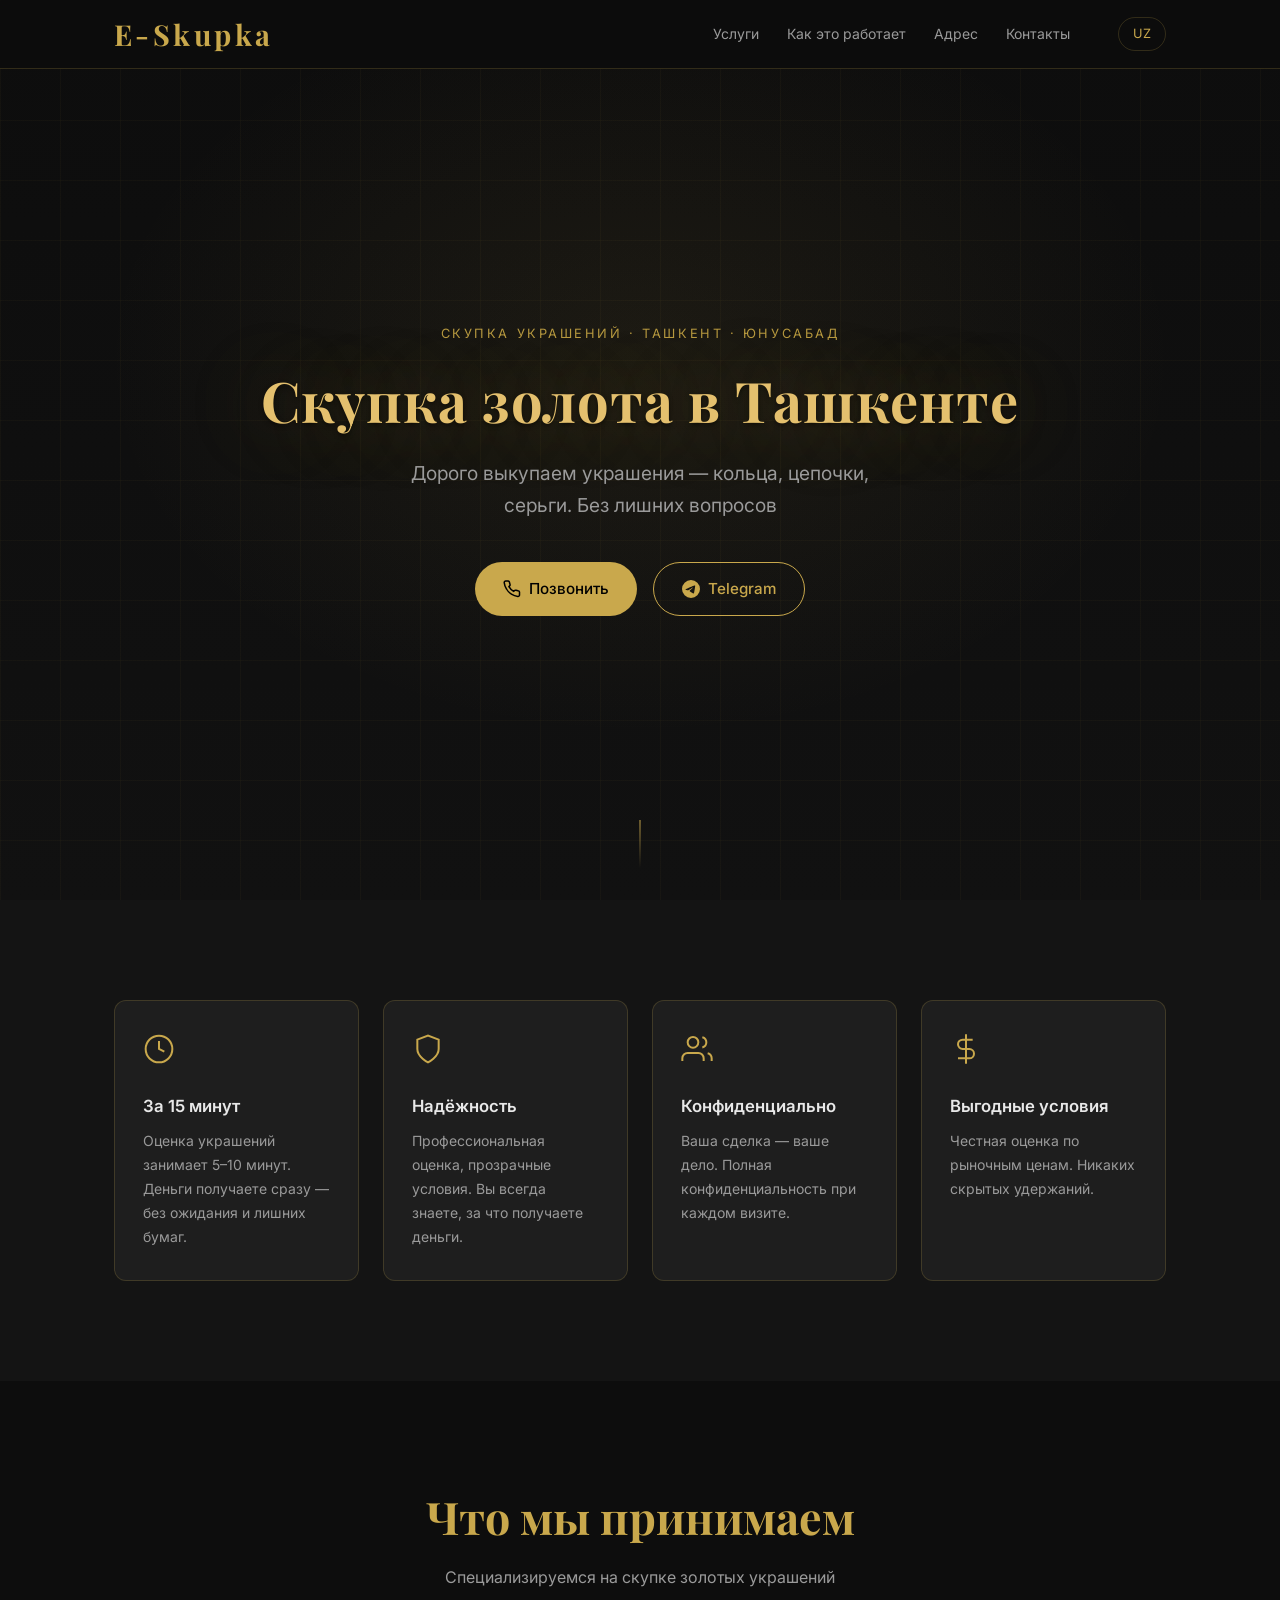
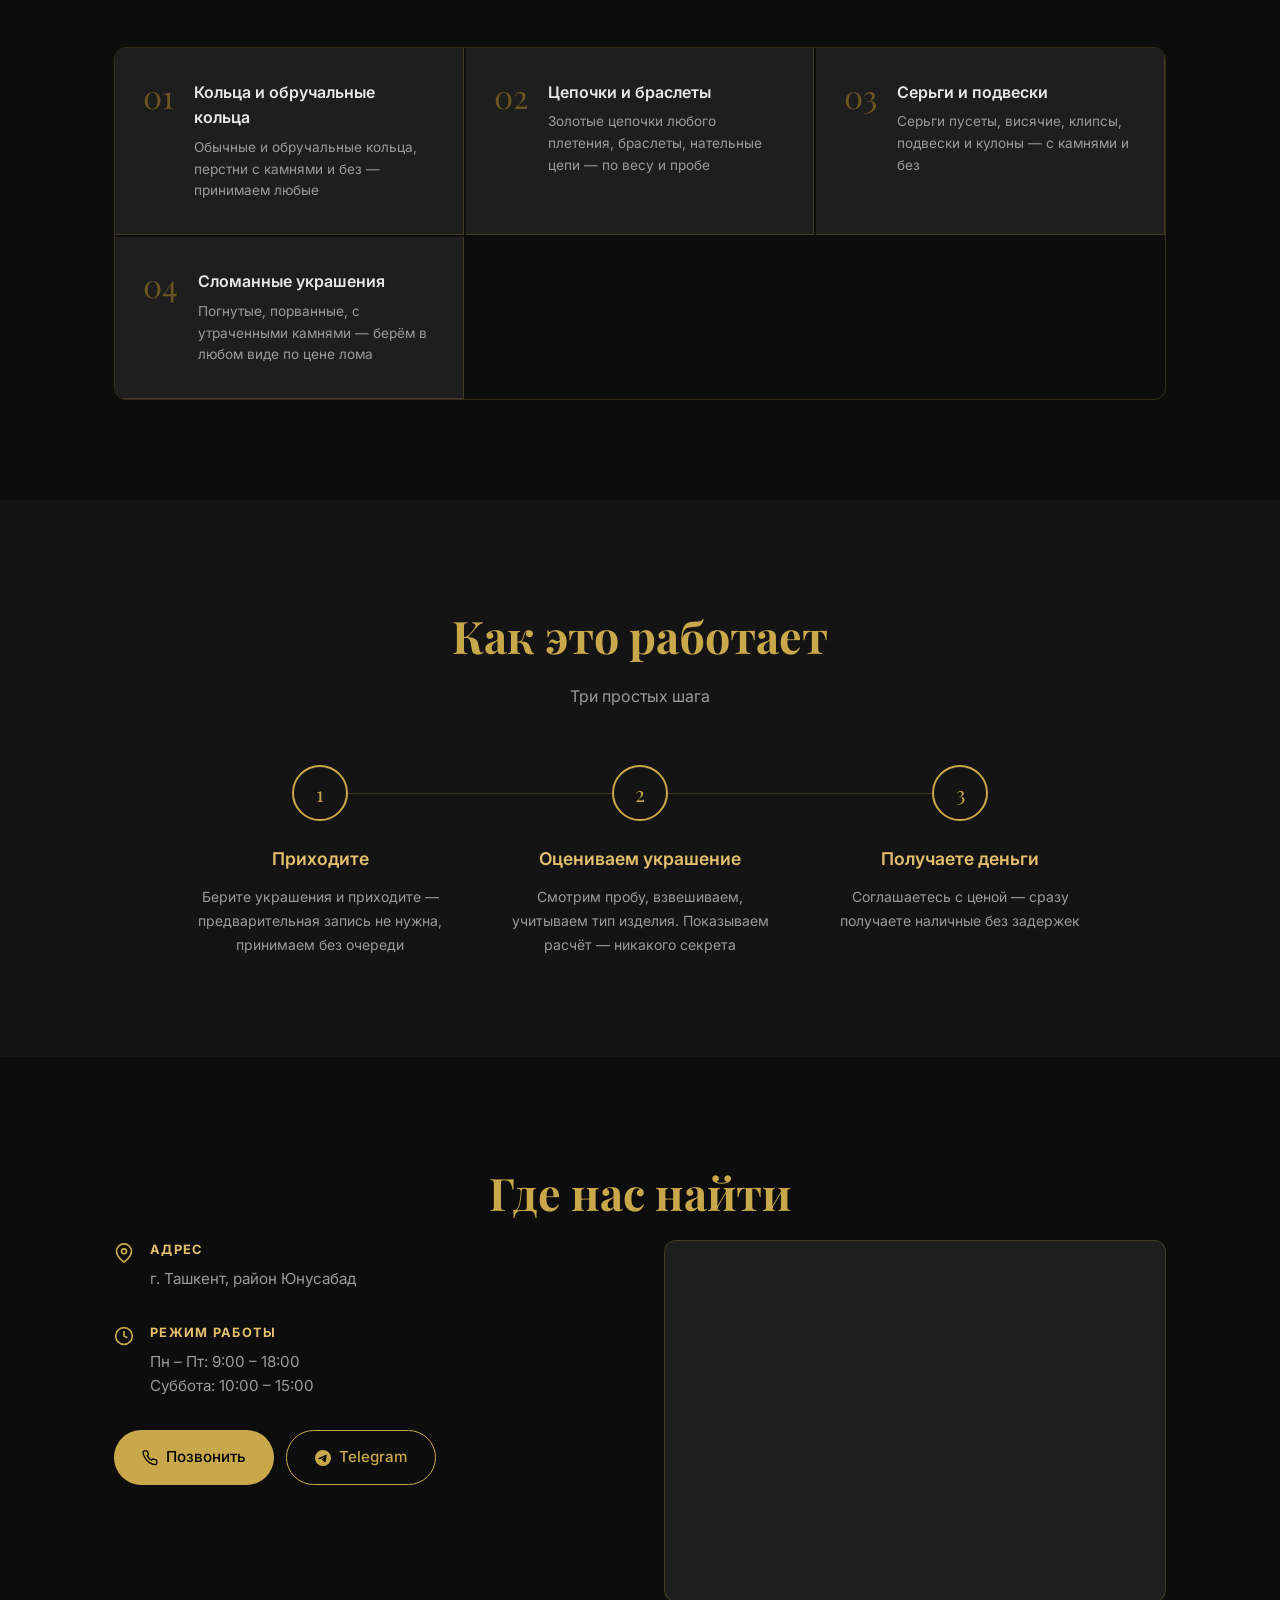
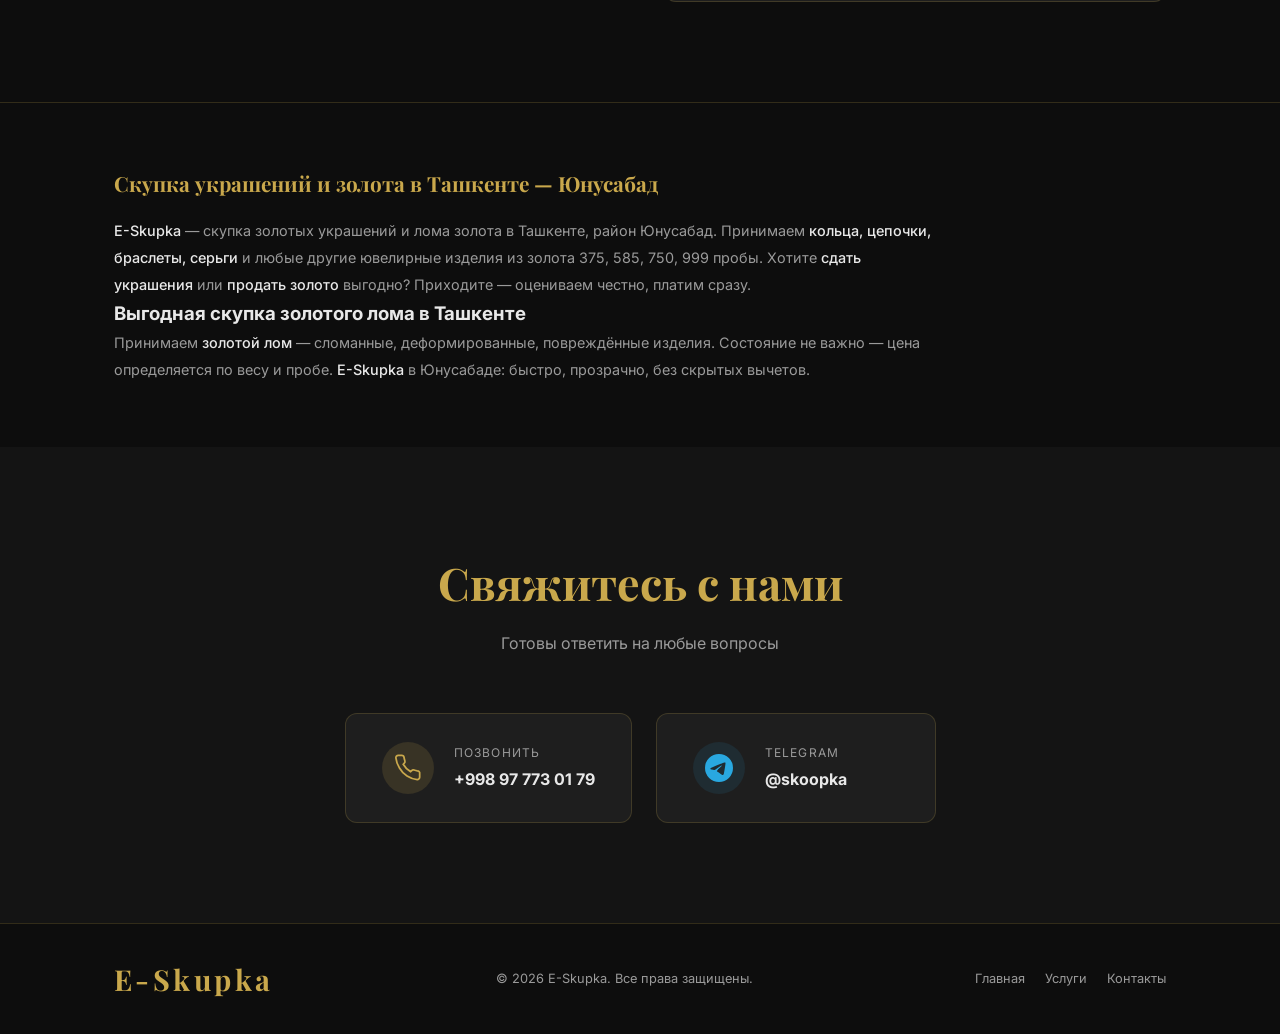
==== commit 9a788144: "update seo" ====
--- a/eskupka/index.html
+++ b/eskupka/index.html
@@ -9,24 +9,68 @@
       name="description"
       content="E-Skupka — скупка золотых украшений, колец, цепочек, браслетов и лома золота в Ташкенте, район Юнусабад. Выгодные условия, расчёт на месте. Тел: +998 97 773 01 79"
     />
-    <meta name="keywords" content="" />
     <meta name="robots" content="index, follow" />
     <link rel="canonical" href="https://e-skupka.uz/" />
+    <link rel="alternate" hreflang="ru" href="https://e-skupka.uz/" />
+    <link rel="alternate" hreflang="uz" href="https://e-skupka.uz/" />
+    <link rel="alternate" hreflang="x-default" href="https://e-skupka.uz/" />
 
     <!-- Open Graph -->
     <meta property="og:type" content="website" />
     <meta property="og:url" content="https://e-skupka.uz/" />
     <meta property="og:title" content="E-Skupka — Скупка украшений и золота в Ташкенте" />
     <meta property="og:description" content="Скупка золотых украшений и лома золота в Ташкенте, район Юнусабад. Выгодные условия, расчёт на месте." />
+    <meta property="og:image" content="https://e-skupka.uz/og-image.jpg" />
+    <meta property="og:image:width" content="1200" />
+    <meta property="og:image:height" content="630" />
     <meta property="og:locale" content="ru_UZ" />
     <meta property="og:locale:alternate" content="uz_UZ" />
 
     <!-- Yandex -->
-    <meta name="yandex-verification" content="" />
     <meta name="yandex:region" content="Ташкент, Узбекистан, район Юнусабад" />
 
     <!-- JSON-LD: LocalBusiness -->
-    <script type="application/ld+json" id="json-ld-local"></script>
+    <script type="application/ld+json" id="json-ld-local">
+{
+  "@context": "https://schema.org",
+  "@type": "LocalBusiness",
+  "name": "E-Skupka",
+  "description": "E-Skupka — выгодная скупка золотых украшений и лома золота в Ташкенте, Юнусабад",
+  "url": "https://e-skupka.uz",
+  "telephone": "+998977730179",
+  "image": "https://e-skupka.uz/og-image.jpg",
+  "logo": "https://e-skupka.uz/favicon.svg",
+  "address": {
+    "@type": "PostalAddress",
+    "addressLocality": "Ташкент",
+    "addressRegion": "Юнусабад",
+    "addressCountry": "UZ"
+  },
+  "geo": {
+    "@type": "GeoCoordinates",
+    "latitude": 41.368603,
+    "longitude": 69.294065
+  },
+  "openingHoursSpecification": [
+    {
+      "@type": "OpeningHoursSpecification",
+      "dayOfWeek": ["Monday","Tuesday","Wednesday","Thursday","Friday"],
+      "opens": "09:00",
+      "closes": "18:00"
+    },
+    {
+      "@type": "OpeningHoursSpecification",
+      "dayOfWeek": ["Saturday"],
+      "opens": "10:00",
+      "closes": "15:00"
+    }
+  ],
+  "priceRange": "$$",
+  "currenciesAccepted": "UZS",
+  "paymentAccepted": "Cash",
+  "sameAs": ["https://t.me/skoopka"]
+}
+    </script>
 
     <!-- Fonts -->
     <link rel="preconnect" href="https://fonts.googleapis.com" />
@@ -49,7 +93,7 @@
     <!-- HEADER -->
     <header class="header">
       <div class="container header__inner">
-        <div class="logo">E-Skupka</div>
+        <a href="/" class="logo">E-Skupka</a>
         <nav class="nav">
           <a href="#services" class="nav__link" data-ru="Услуги" data-uz="Xizmatlar">Услуги</a>
           <a href="#how" class="nav__link" data-ru="Как это работает" data-uz="Qanday ishlaydi">Как это работает</a>
@@ -80,7 +124,7 @@
         <p class="hero__label" data-ru="Скупка украшений · Ташкент · Юнусабад" data-uz="Zargarlik qabul · Toshkent · Yunusobod">
           Скупка украшений · Ташкент · Юнусабад
         </p>
-        <h1 class="hero__title">E-Skupka</h1>
+        <h1 class="hero__title" data-ru="Скупка золота в Ташкенте" data-uz="Toshkentda oltin qabul">Скупка золота в Ташкенте</h1>
         <p class="hero__sub" data-ru="Дорого выкупаем украшения — кольца, цепочки, серьги. Без лишних вопросов" data-uz="Zargarlik buyumlarini qimmatga olamiz — uzuklar, zanjirlar, isirg'alar. Ortiqcha savollarsiz">
           Дорого выкупаем украшения — кольца, цепочки, серьги. Без лишних вопросов
         </p>
@@ -270,7 +314,7 @@
             из золота 375, 585, 750, 999 пробы. Хотите <strong>сдать украшения</strong> или
             <strong>продать золото</strong> выгодно? Приходите — оцениваем честно, платим сразу.
           </p>
-          <h2>Выгодная скупка золотого лома в Ташкенте</h2>
+          <h3>Выгодная скупка золотого лома в Ташкенте</h3>
           <p>
             Принимаем <strong>золотой лом</strong> — сломанные, деформированные, повреждённые изделия.
             Состояние не важно — цена определяется по весу и пробе.
@@ -286,7 +330,7 @@
             <strong>Zargarlik buyumlarini sotmoqchi</strong> yoki <strong>oltin chiqit topshirmoqchi</strong> bo'lsangiz —
             murojaat qiling, adolatli baholaymiz va darhol to'laymiz.
           </p>
-          <h2>Toshkentda oltin chiqit qabul</h2>
+          <h3>Toshkentda oltin chiqit qabul</h3>
           <p>
             <strong>Oltin chiqit</strong> qabul qilamiz — singan, deformatsiyalangan, shikastlangan buyumlar.
             Holati muhim emas — narx og'irlik va namunaga qarab belgilanadi.
@@ -329,7 +373,7 @@
     <!-- FOOTER -->
     <footer class="footer">
       <div class="container footer__inner">
-        <div class="logo">E-Skupka</div>
+        <a href="/" class="logo">E-Skupka</a>
         <p class="footer__copy" id="footerCopy"></p>
         <div class="footer__links">
           <a href="#hero" data-ru="Главная" data-uz="Bosh sahifa">Главная</a>
@@ -351,5 +395,8 @@
 
     <script src="config.js" defer></script>
     <script src="main.js" defer></script>
+    <noscript>
+      <div class="visually-hidden">Телефон: +998 97 773 01 79 · г. Ташкент, район Юнусабад</div>
+    </noscript>
   </body>
 </html>
--- a/eskupka/style.css
+++ b/eskupka/style.css
@@ -224,11 +224,11 @@
 
 .hero__title {
   font-family: 'Playfair Display', serif;
-  font-size: clamp(5rem, 18vw, 12rem);
+  font-size: clamp(2rem, 4.5vw, 3.5rem);
   font-weight: 700;
-  line-height: 1;
+  line-height: 1.15;
   color: var(--gold-light);
-  letter-spacing: 0.05em;
+  letter-spacing: 0.02em;
   margin-bottom: 24px;
   text-shadow:
     0 0 80px rgba(201, 168, 76, 0.4),
